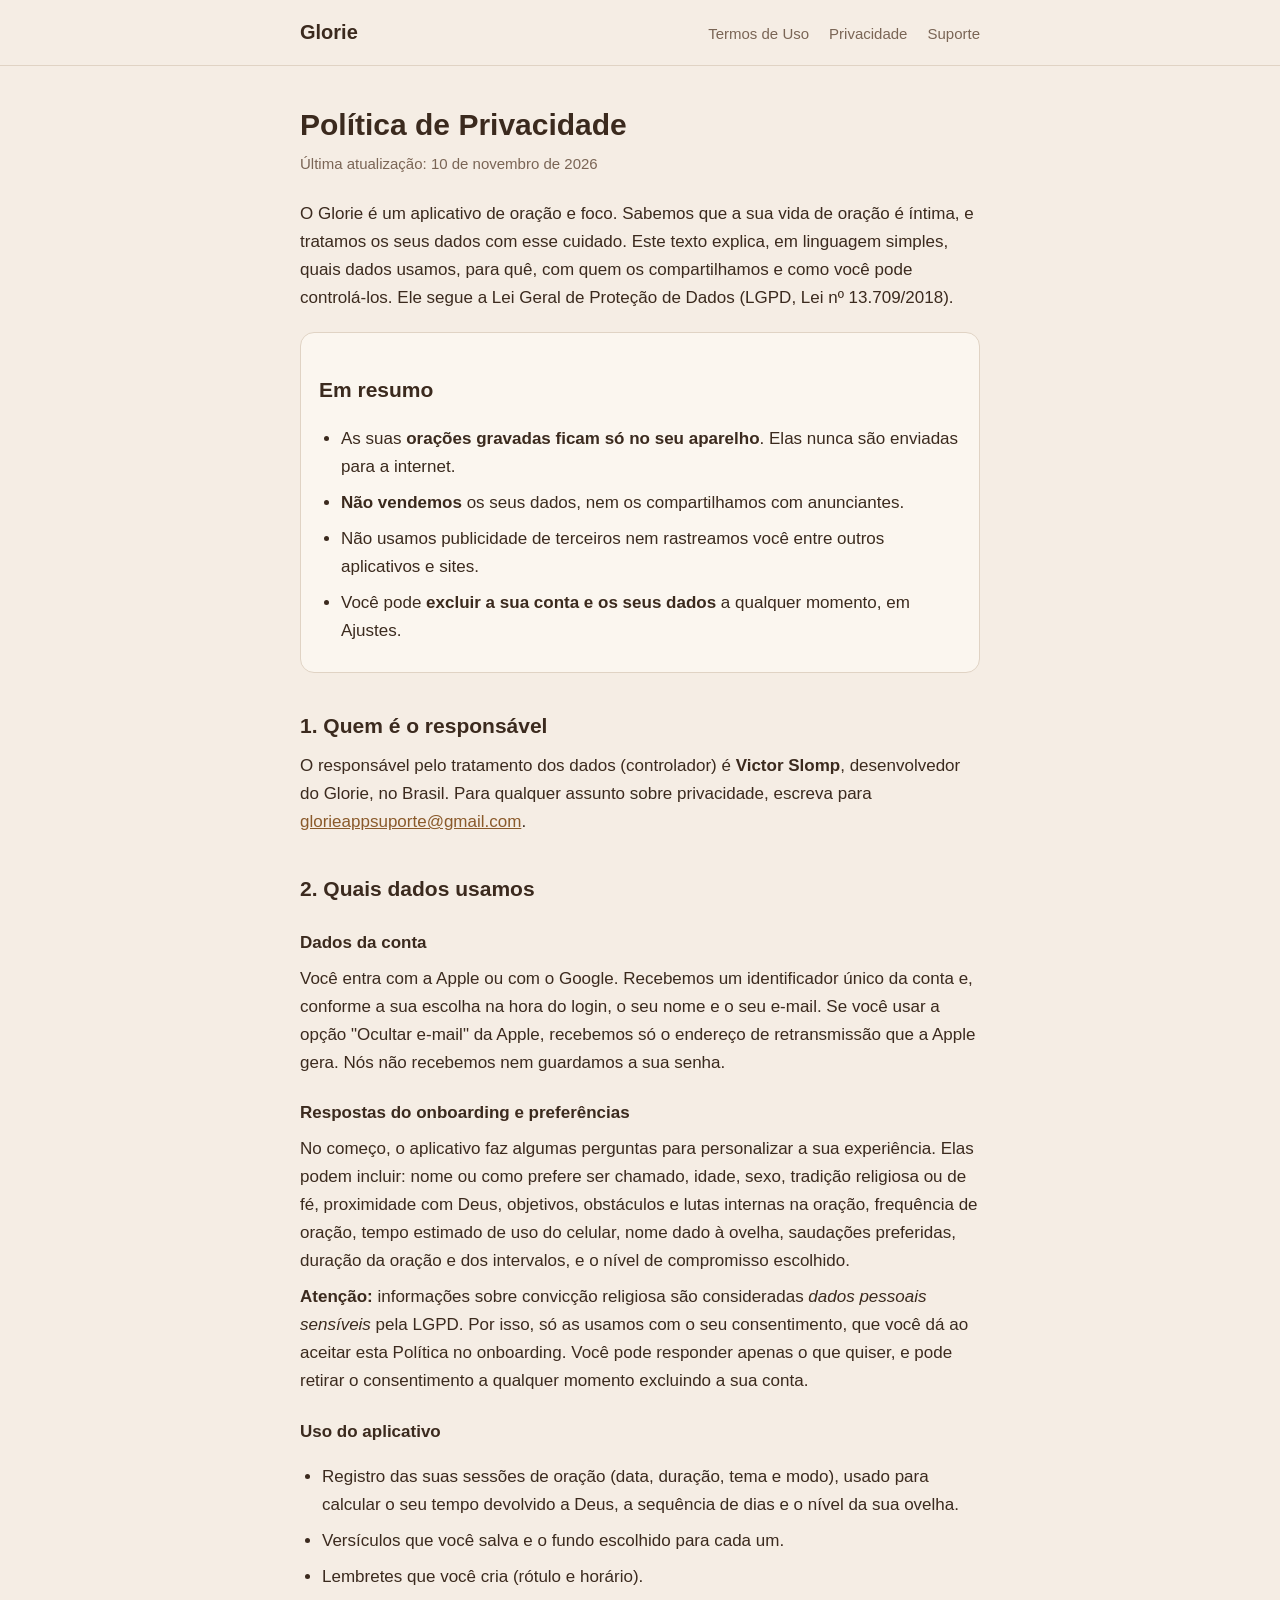
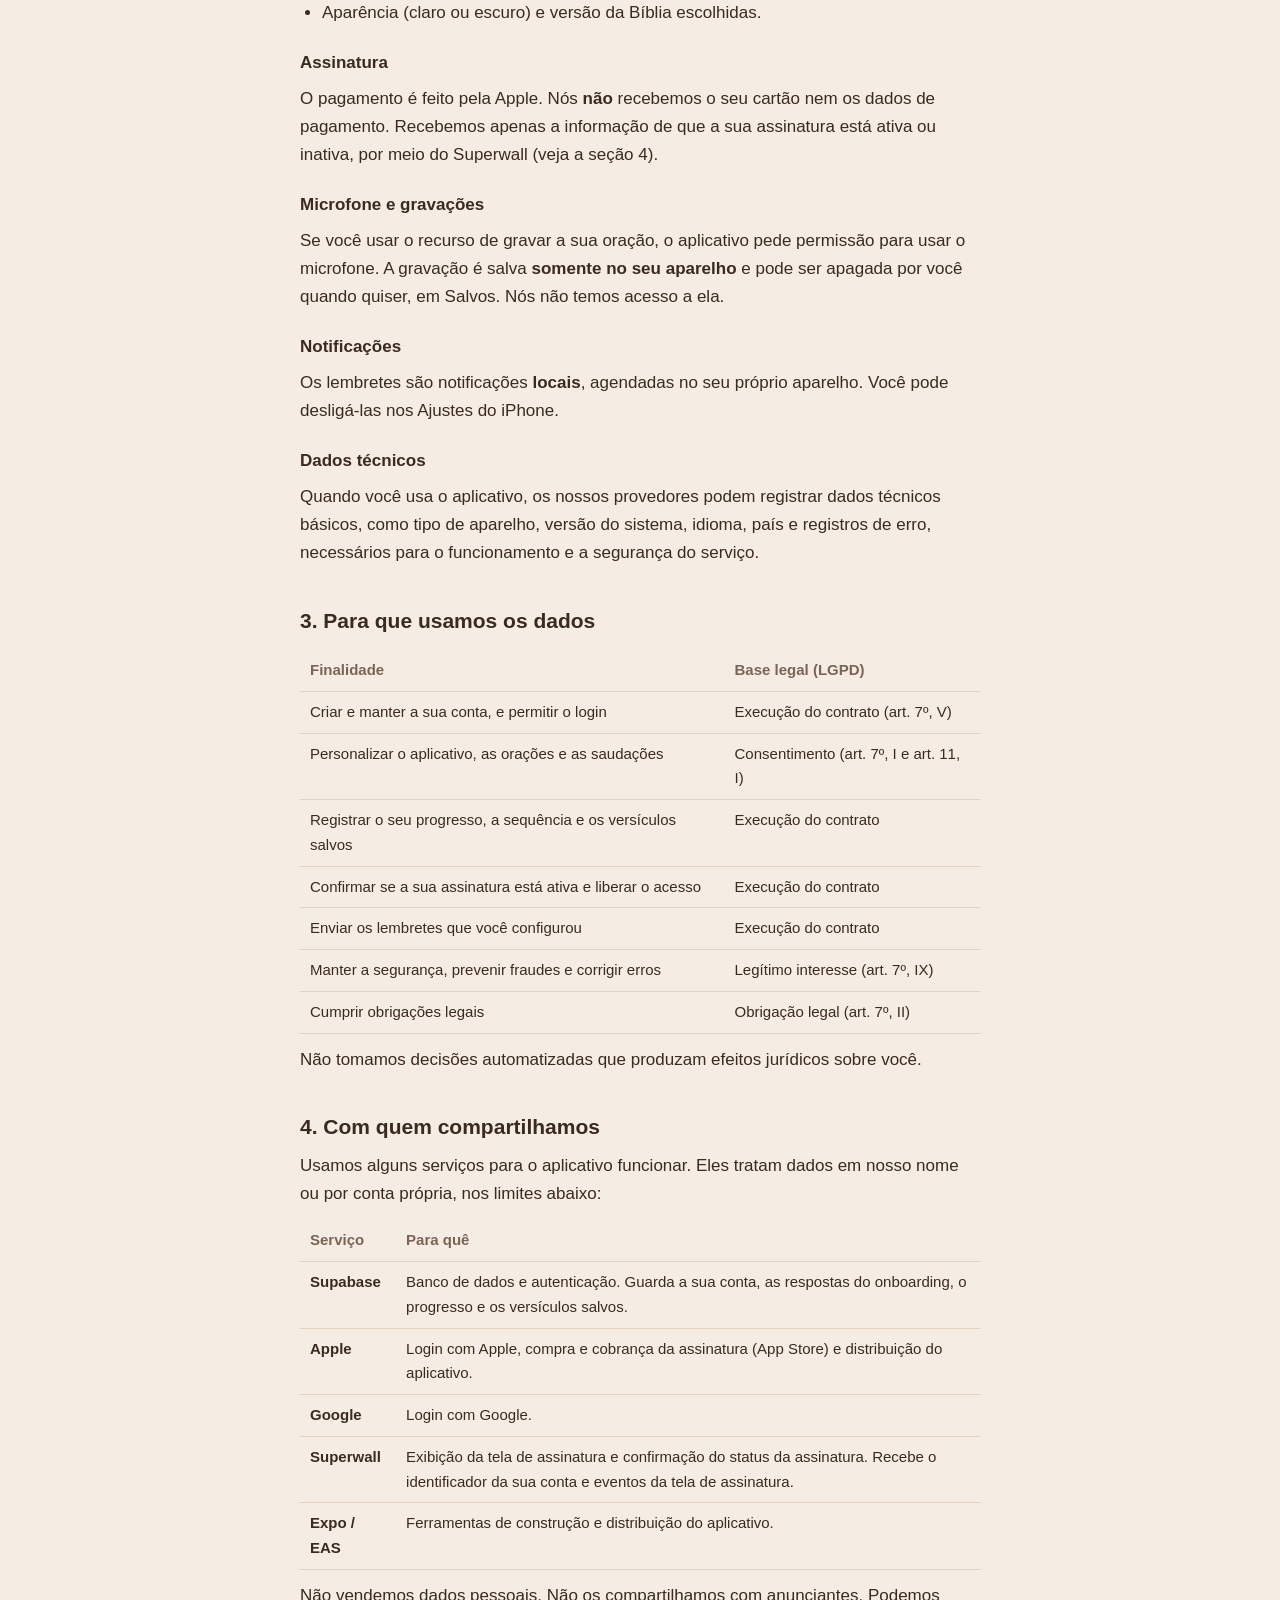
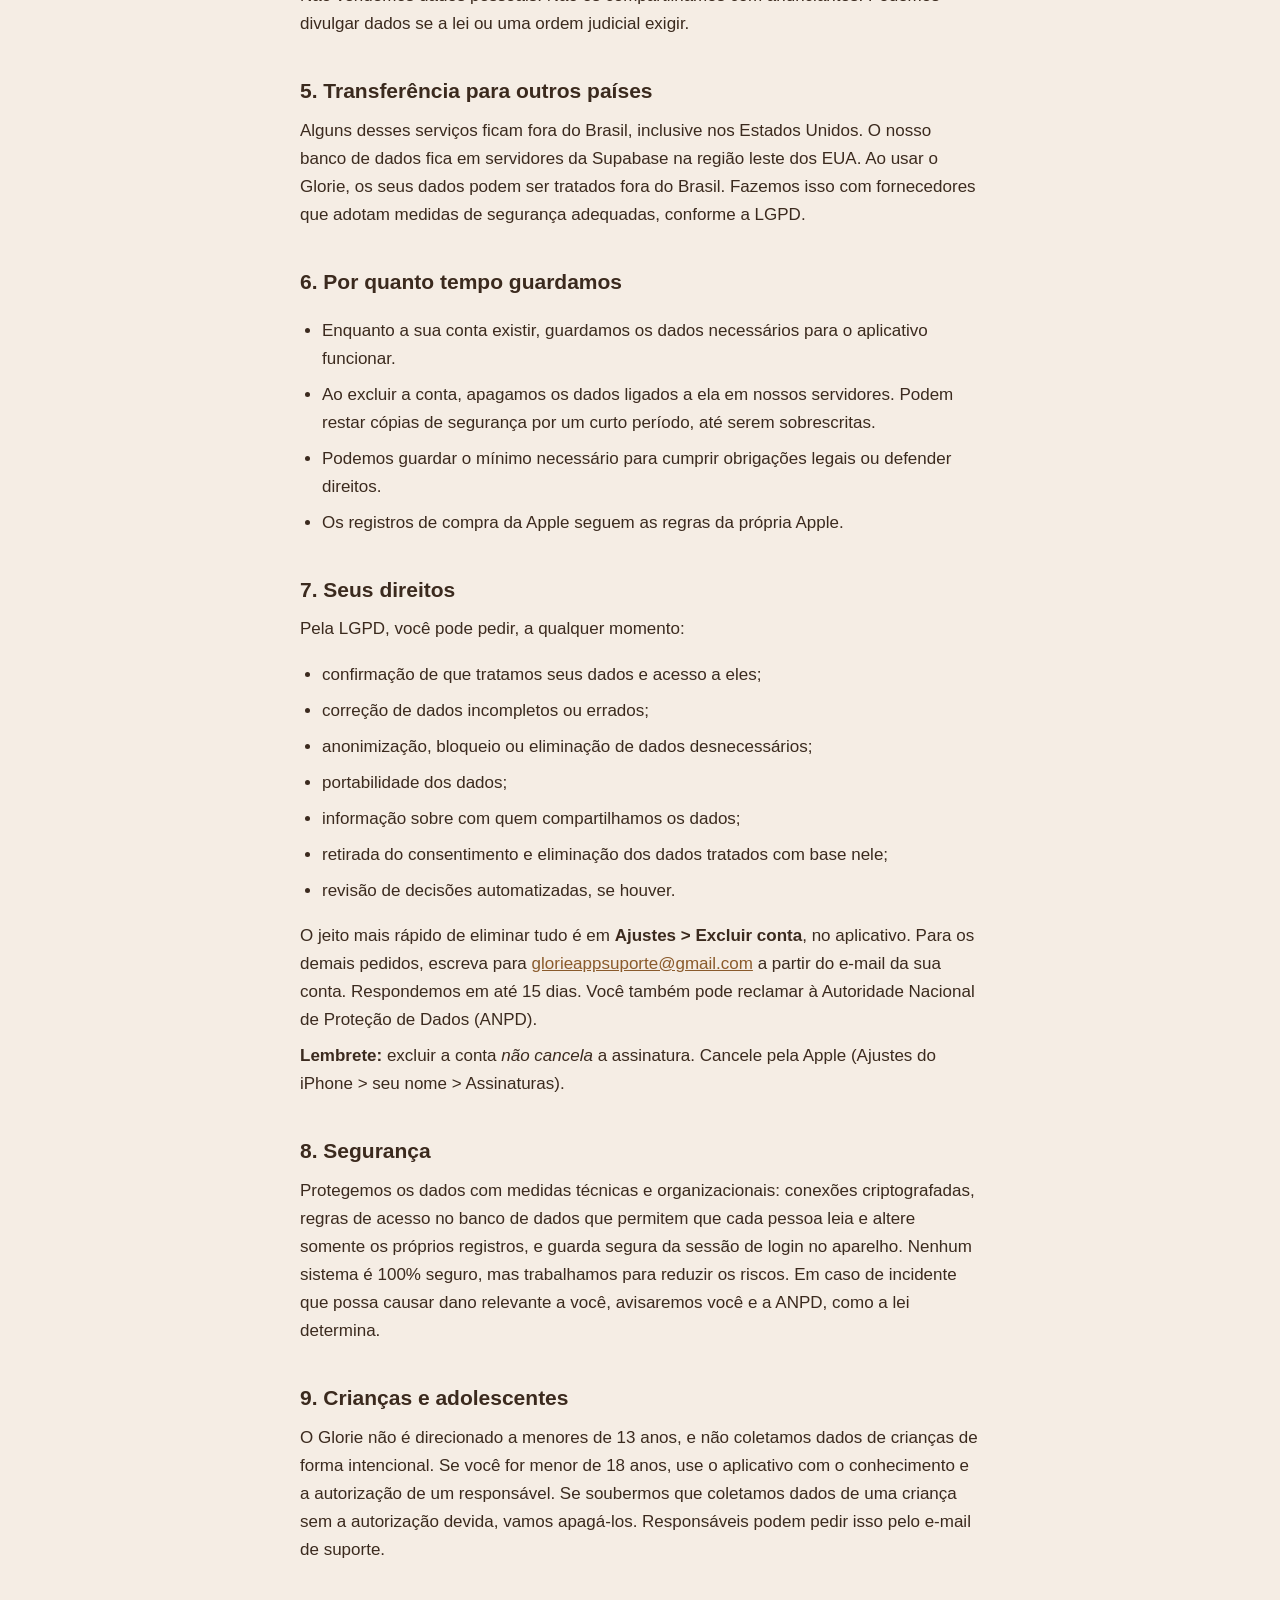
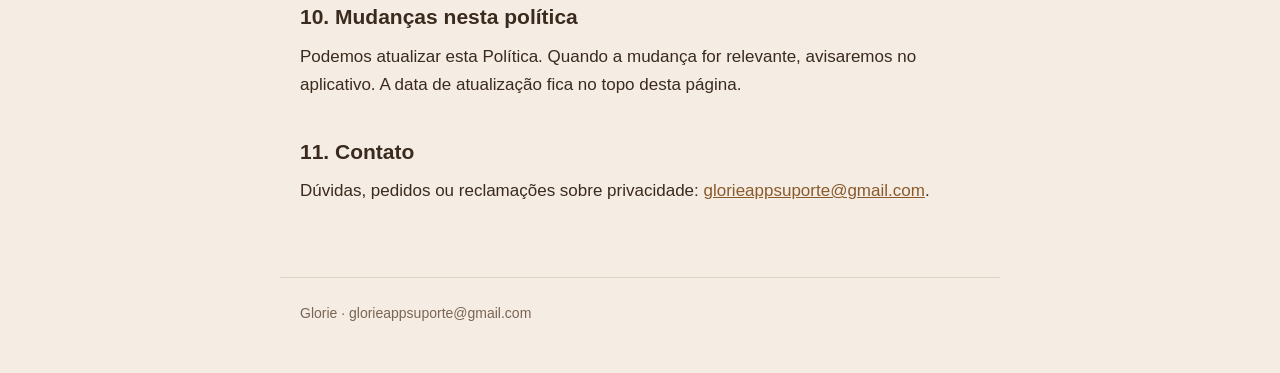
==== privacidade.html @ cbd6a393 "Páginas de Termos, Privacidade e Suporte do Glorie" ====
<!doctype html>
<html lang="pt-BR">
<head>
<meta charset="utf-8">
<meta name="viewport" content="width=device-width, initial-scale=1">
<title>Glorie — Política de Privacidade</title>
<meta name="description" content="Como o Glorie trata os seus dados pessoais.">
<link rel="stylesheet" href="style.css">
</head>
<body>
<header class="topo"><div>
  <a class="marca" href="index.html">Glorie</a>
  <a href="termos.html">Termos de Uso</a>
  <a href="privacidade.html">Privacidade</a>
  <a href="suporte.html">Suporte</a>
</div></header>
<main>
  <h1>Política de Privacidade</h1>
  <p class="data">Última atualização: 10 de novembro de 2026</p>

  <p>O Glorie é um aplicativo de oração e foco. Sabemos que a sua vida de oração é íntima, e tratamos os seus dados com esse cuidado. Este texto explica, em linguagem simples, quais dados usamos, para quê, com quem os compartilhamos e como você pode controlá-los. Ele segue a Lei Geral de Proteção de Dados (LGPD, Lei nº 13.709/2018).</p>

  <div class="resumo">
    <h2>Em resumo</h2>
    <ul>
      <li>As suas <strong>orações gravadas ficam só no seu aparelho</strong>. Elas nunca são enviadas para a internet.</li>
      <li><strong>Não vendemos</strong> os seus dados, nem os compartilhamos com anunciantes.</li>
      <li>Não usamos publicidade de terceiros nem rastreamos você entre outros aplicativos e sites.</li>
      <li>Você pode <strong>excluir a sua conta e os seus dados</strong> a qualquer momento, em Ajustes.</li>
    </ul>
  </div>

  <h2>1. Quem é o responsável</h2>
  <p>O responsável pelo tratamento dos dados (controlador) é <strong>Victor Slomp</strong>, desenvolvedor do Glorie, no Brasil. Para qualquer assunto sobre privacidade, escreva para <a href="mailto:glorieappsuporte@gmail.com">glorieappsuporte@gmail.com</a>.</p>

  <h2>2. Quais dados usamos</h2>

  <h3>Dados da conta</h3>
  <p>Você entra com a Apple ou com o Google. Recebemos um identificador único da conta e, conforme a sua escolha na hora do login, o seu nome e o seu e-mail. Se você usar a opção "Ocultar e-mail" da Apple, recebemos só o endereço de retransmissão que a Apple gera. Nós não recebemos nem guardamos a sua senha.</p>

  <h3>Respostas do onboarding e preferências</h3>
  <p>No começo, o aplicativo faz algumas perguntas para personalizar a sua experiência. Elas podem incluir: nome ou como prefere ser chamado, idade, sexo, tradição religiosa ou de fé, proximidade com Deus, objetivos, obstáculos e lutas internas na oração, frequência de oração, tempo estimado de uso do celular, nome dado à ovelha, saudações preferidas, duração da oração e dos intervalos, e o nível de compromisso escolhido.</p>
  <p><strong>Atenção:</strong> informações sobre convicção religiosa são consideradas <em>dados pessoais sensíveis</em> pela LGPD. Por isso, só as usamos com o seu consentimento, que você dá ao aceitar esta Política no onboarding. Você pode responder apenas o que quiser, e pode retirar o consentimento a qualquer momento excluindo a sua conta.</p>

  <h3>Uso do aplicativo</h3>
  <ul>
    <li>Registro das suas sessões de oração (data, duração, tema e modo), usado para calcular o seu tempo devolvido a Deus, a sequência de dias e o nível da sua ovelha.</li>
    <li>Versículos que você salva e o fundo escolhido para cada um.</li>
    <li>Lembretes que você cria (rótulo e horário).</li>
    <li>Aparência (claro ou escuro) e versão da Bíblia escolhidas.</li>
  </ul>

  <h3>Assinatura</h3>
  <p>O pagamento é feito pela Apple. Nós <strong>não</strong> recebemos o seu cartão nem os dados de pagamento. Recebemos apenas a informação de que a sua assinatura está ativa ou inativa, por meio do Superwall (veja a seção 4).</p>

  <h3>Microfone e gravações</h3>
  <p>Se você usar o recurso de gravar a sua oração, o aplicativo pede permissão para usar o microfone. A gravação é salva <strong>somente no seu aparelho</strong> e pode ser apagada por você quando quiser, em Salvos. Nós não temos acesso a ela.</p>

  <h3>Notificações</h3>
  <p>Os lembretes são notificações <strong>locais</strong>, agendadas no seu próprio aparelho. Você pode desligá-las nos Ajustes do iPhone.</p>

  <h3>Dados técnicos</h3>
  <p>Quando você usa o aplicativo, os nossos provedores podem registrar dados técnicos básicos, como tipo de aparelho, versão do sistema, idioma, país e registros de erro, necessários para o funcionamento e a segurança do serviço.</p>

  <h2>3. Para que usamos os dados</h2>
  <table>
    <tr><th>Finalidade</th><th>Base legal (LGPD)</th></tr>
    <tr><td>Criar e manter a sua conta, e permitir o login</td><td>Execução do contrato (art. 7º, V)</td></tr>
    <tr><td>Personalizar o aplicativo, as orações e as saudações</td><td>Consentimento (art. 7º, I e art. 11, I)</td></tr>
    <tr><td>Registrar o seu progresso, a sequência e os versículos salvos</td><td>Execução do contrato</td></tr>
    <tr><td>Confirmar se a sua assinatura está ativa e liberar o acesso</td><td>Execução do contrato</td></tr>
    <tr><td>Enviar os lembretes que você configurou</td><td>Execução do contrato</td></tr>
    <tr><td>Manter a segurança, prevenir fraudes e corrigir erros</td><td>Legítimo interesse (art. 7º, IX)</td></tr>
    <tr><td>Cumprir obrigações legais</td><td>Obrigação legal (art. 7º, II)</td></tr>
  </table>
  <p>Não tomamos decisões automatizadas que produzam efeitos jurídicos sobre você.</p>

  <h2>4. Com quem compartilhamos</h2>
  <p>Usamos alguns serviços para o aplicativo funcionar. Eles tratam dados em nosso nome ou por conta própria, nos limites abaixo:</p>
  <table>
    <tr><th>Serviço</th><th>Para quê</th></tr>
    <tr><td><strong>Supabase</strong></td><td>Banco de dados e autenticação. Guarda a sua conta, as respostas do onboarding, o progresso e os versículos salvos.</td></tr>
    <tr><td><strong>Apple</strong></td><td>Login com Apple, compra e cobrança da assinatura (App Store) e distribuição do aplicativo.</td></tr>
    <tr><td><strong>Google</strong></td><td>Login com Google.</td></tr>
    <tr><td><strong>Superwall</strong></td><td>Exibição da tela de assinatura e confirmação do status da assinatura. Recebe o identificador da sua conta e eventos da tela de assinatura.</td></tr>
    <tr><td><strong>Expo / EAS</strong></td><td>Ferramentas de construção e distribuição do aplicativo.</td></tr>
  </table>
  <p>Não vendemos dados pessoais. Não os compartilhamos com anunciantes. Podemos divulgar dados se a lei ou uma ordem judicial exigir.</p>

  <h2>5. Transferência para outros países</h2>
  <p>Alguns desses serviços ficam fora do Brasil, inclusive nos Estados Unidos. O nosso banco de dados fica em servidores da Supabase na região leste dos EUA. Ao usar o Glorie, os seus dados podem ser tratados fora do Brasil. Fazemos isso com fornecedores que adotam medidas de segurança adequadas, conforme a LGPD.</p>

  <h2>6. Por quanto tempo guardamos</h2>
  <ul>
    <li>Enquanto a sua conta existir, guardamos os dados necessários para o aplicativo funcionar.</li>
    <li>Ao excluir a conta, apagamos os dados ligados a ela em nossos servidores. Podem restar cópias de segurança por um curto período, até serem sobrescritas.</li>
    <li>Podemos guardar o mínimo necessário para cumprir obrigações legais ou defender direitos.</li>
    <li>Os registros de compra da Apple seguem as regras da própria Apple.</li>
  </ul>

  <h2>7. Seus direitos</h2>
  <p>Pela LGPD, você pode pedir, a qualquer momento:</p>
  <ul>
    <li>confirmação de que tratamos seus dados e acesso a eles;</li>
    <li>correção de dados incompletos ou errados;</li>
    <li>anonimização, bloqueio ou eliminação de dados desnecessários;</li>
    <li>portabilidade dos dados;</li>
    <li>informação sobre com quem compartilhamos os dados;</li>
    <li>retirada do consentimento e eliminação dos dados tratados com base nele;</li>
    <li>revisão de decisões automatizadas, se houver.</li>
  </ul>
  <p>O jeito mais rápido de eliminar tudo é em <strong>Ajustes &gt; Excluir conta</strong>, no aplicativo. Para os demais pedidos, escreva para <a href="mailto:glorieappsuporte@gmail.com">glorieappsuporte@gmail.com</a> a partir do e-mail da sua conta. Respondemos em até 15 dias. Você também pode reclamar à Autoridade Nacional de Proteção de Dados (ANPD).</p>
  <p><strong>Lembrete:</strong> excluir a conta <em>não cancela</em> a assinatura. Cancele pela Apple (Ajustes do iPhone &gt; seu nome &gt; Assinaturas).</p>

  <h2>8. Segurança</h2>
  <p>Protegemos os dados com medidas técnicas e organizacionais: conexões criptografadas, regras de acesso no banco de dados que permitem que cada pessoa leia e altere somente os próprios registros, e guarda segura da sessão de login no aparelho. Nenhum sistema é 100% seguro, mas trabalhamos para reduzir os riscos. Em caso de incidente que possa causar dano relevante a você, avisaremos você e a ANPD, como a lei determina.</p>

  <h2>9. Crianças e adolescentes</h2>
  <p>O Glorie não é direcionado a menores de 13 anos, e não coletamos dados de crianças de forma intencional. Se você for menor de 18 anos, use o aplicativo com o conhecimento e a autorização de um responsável. Se soubermos que coletamos dados de uma criança sem a autorização devida, vamos apagá-los. Responsáveis podem pedir isso pelo e-mail de suporte.</p>

  <h2>10. Mudanças nesta política</h2>
  <p>Podemos atualizar esta Política. Quando a mudança for relevante, avisaremos no aplicativo. A data de atualização fica no topo desta página.</p>

  <h2>11. Contato</h2>
  <p>Dúvidas, pedidos ou reclamações sobre privacidade: <a href="mailto:glorieappsuporte@gmail.com">glorieappsuporte@gmail.com</a>.</p>
</main>
<footer>Glorie · glorieappsuporte@gmail.com</footer>
</body>
</html>
---- style.css ----
:root {
  --fundo: #f5ede4;
  --texto: #3b2a1e;
  --suave: #7a6555;
  --linha: #e0d3c4;
  --destaque: #8a5a2b;
  --cartao: #fbf6ef;
}
@media (prefers-color-scheme: dark) {
  :root {
    --fundo: #1d1612;
    --texto: #f1e7db;
    --suave: #b9a897;
    --linha: #3a2e26;
    --destaque: #d9a566;
    --cartao: #261d17;
  }
}
* { box-sizing: border-box; }
body {
  margin: 0;
  background: var(--fundo);
  color: var(--texto);
  font-family: -apple-system, BlinkMacSystemFont, "Segoe UI", Roboto, "Helvetica Neue", Arial, sans-serif;
  line-height: 1.65;
  font-size: 17px;
}
main { max-width: 720px; margin: 0 auto; padding: 32px 20px 64px; }
header.topo { border-bottom: 1px solid var(--linha); }
header.topo div { max-width: 720px; margin: 0 auto; padding: 16px 20px; display: flex; flex-wrap: wrap; gap: 8px 20px; align-items: baseline; }
header.topo .marca { font-weight: 700; font-size: 20px; color: var(--texto); text-decoration: none; margin-right: auto; }
header.topo a { color: var(--suave); text-decoration: none; font-size: 15px; }
header.topo a:hover { color: var(--destaque); }
h1 { font-size: 30px; line-height: 1.25; margin: 8px 0 4px; }
h2 { font-size: 21px; margin: 36px 0 8px; }
h3 { font-size: 17px; margin: 22px 0 4px; }
p, li { margin: 8px 0; }
ul { padding-left: 22px; }
a { color: var(--destaque); }
.data { color: var(--suave); font-size: 15px; margin-bottom: 24px; }
.resumo { background: var(--cartao); border: 1px solid var(--linha); border-radius: 14px; padding: 4px 18px 10px; margin: 20px 0; }
table { width: 100%; border-collapse: collapse; margin: 12px 0; font-size: 15px; }
th, td { text-align: left; vertical-align: top; padding: 8px 10px; border-bottom: 1px solid var(--linha); }
th { color: var(--suave); font-weight: 600; }
footer { max-width: 720px; margin: 0 auto; padding: 24px 20px 48px; color: var(--suave); font-size: 14px; border-top: 1px solid var(--linha); }
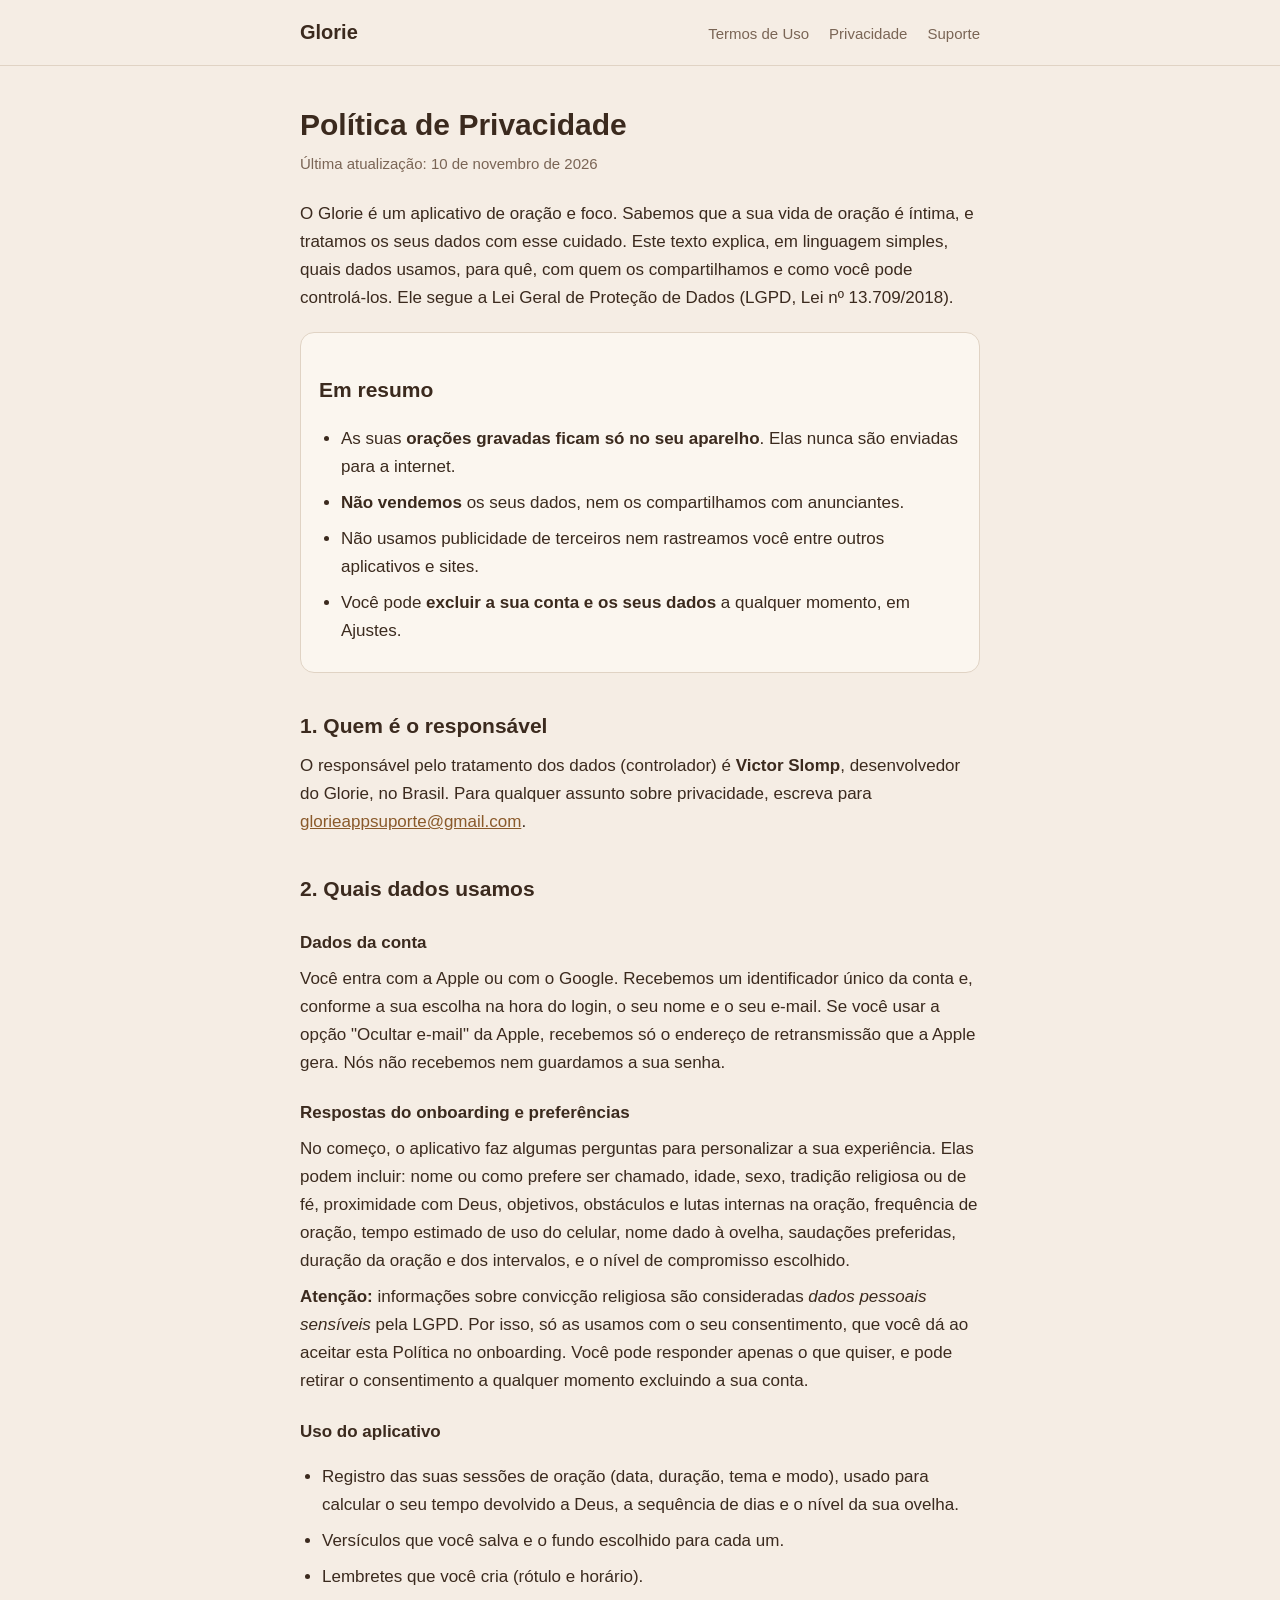
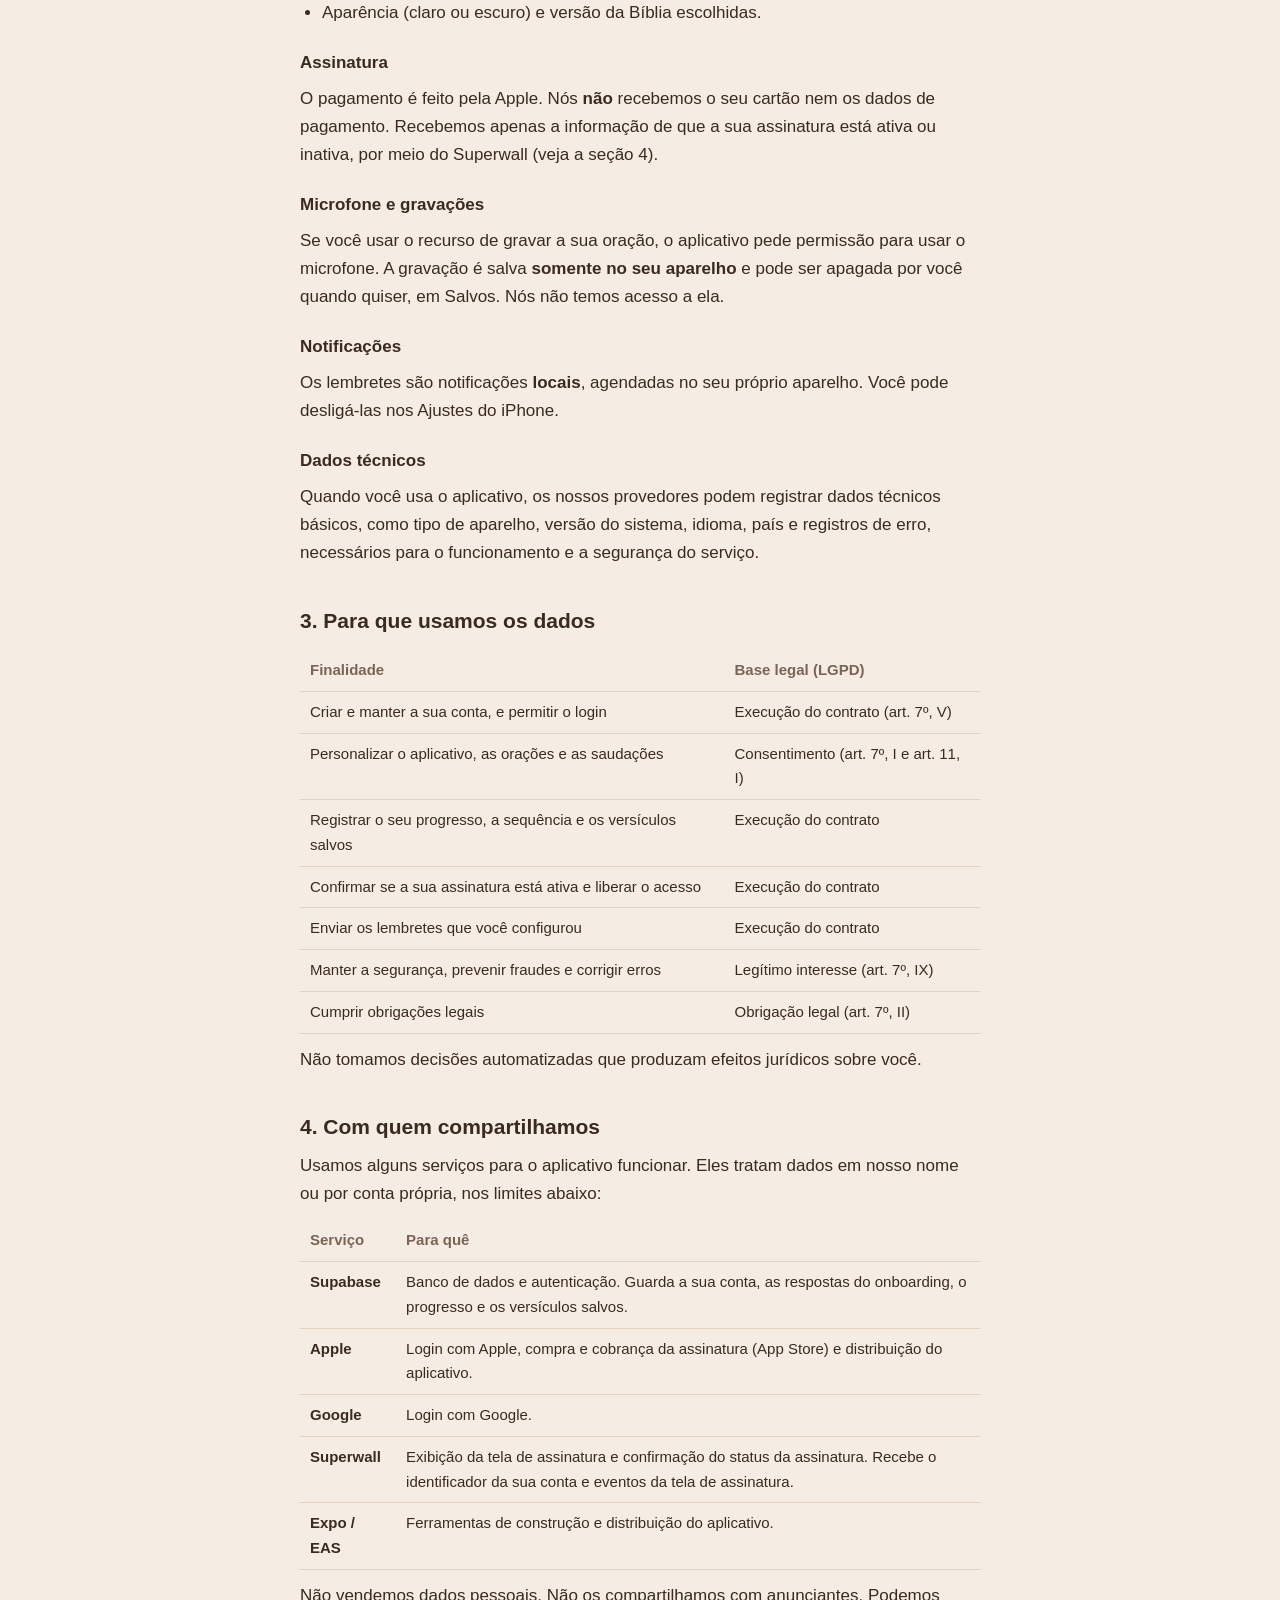
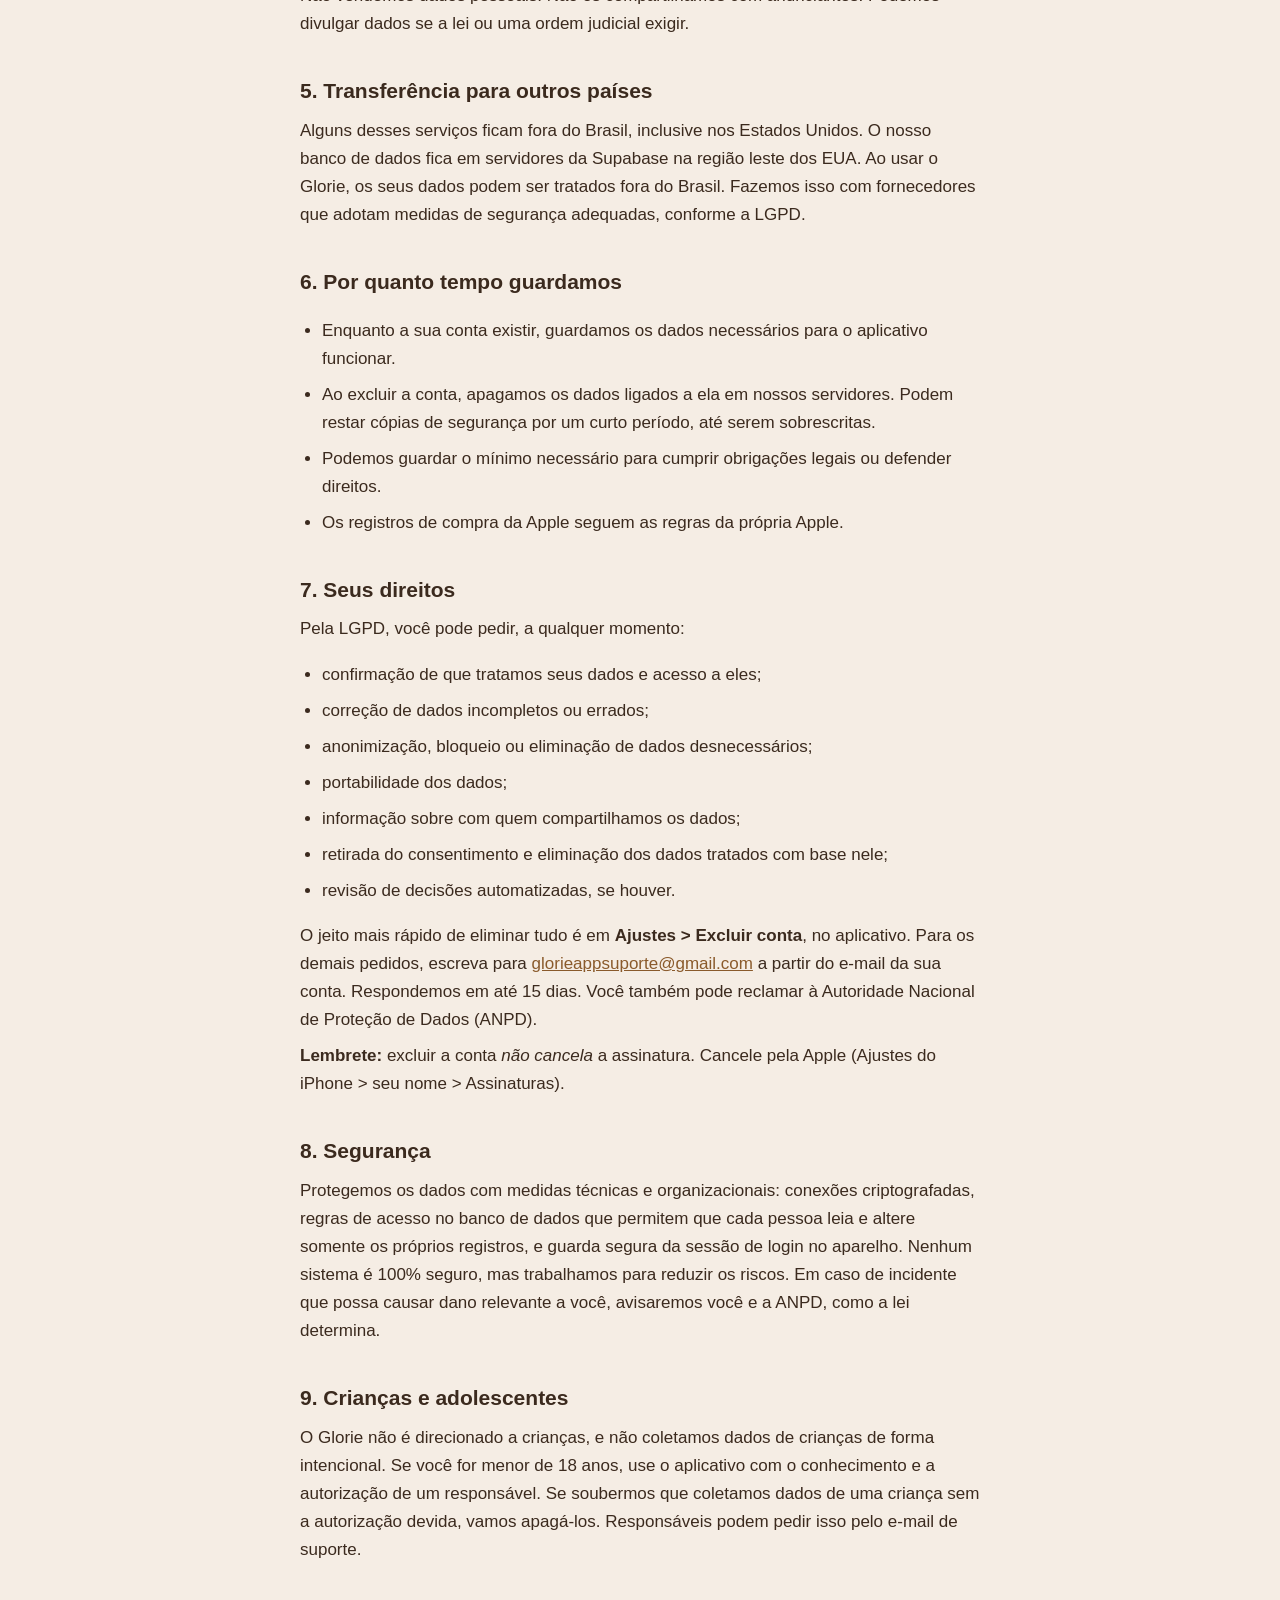
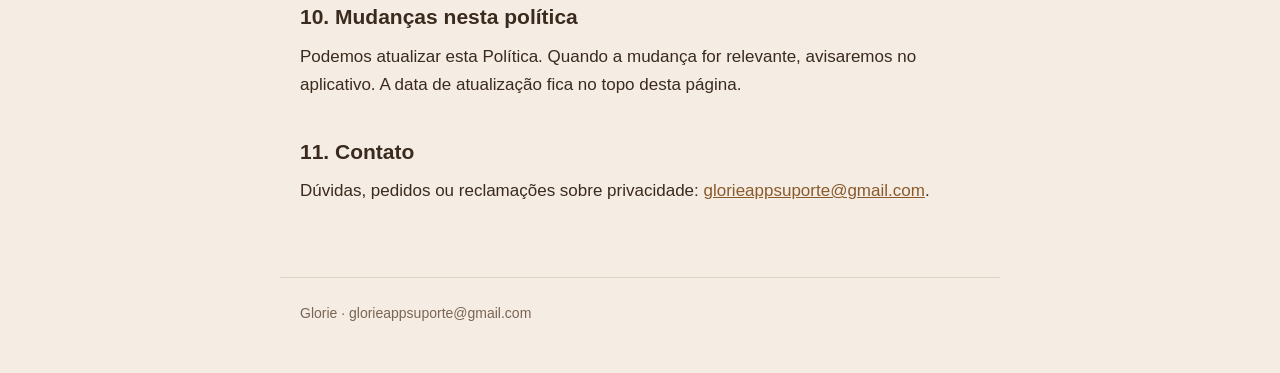
==== commit 93a9915d: "Tira a idade minima de 13 anos dos Termos e da Politica" ====
--- a/privacidade.html
+++ b/privacidade.html
@@ -116,7 +116,7 @@
   <p>Protegemos os dados com medidas técnicas e organizacionais: conexões criptografadas, regras de acesso no banco de dados que permitem que cada pessoa leia e altere somente os próprios registros, e guarda segura da sessão de login no aparelho. Nenhum sistema é 100% seguro, mas trabalhamos para reduzir os riscos. Em caso de incidente que possa causar dano relevante a você, avisaremos você e a ANPD, como a lei determina.</p>
 
   <h2>9. Crianças e adolescentes</h2>
-  <p>O Glorie não é direcionado a menores de 13 anos, e não coletamos dados de crianças de forma intencional. Se você for menor de 18 anos, use o aplicativo com o conhecimento e a autorização de um responsável. Se soubermos que coletamos dados de uma criança sem a autorização devida, vamos apagá-los. Responsáveis podem pedir isso pelo e-mail de suporte.</p>
+  <p>O Glorie não é direcionado a crianças, e não coletamos dados de crianças de forma intencional. Se você for menor de 18 anos, use o aplicativo com o conhecimento e a autorização de um responsável. Se soubermos que coletamos dados de uma criança sem a autorização devida, vamos apagá-los. Responsáveis podem pedir isso pelo e-mail de suporte.</p>
 
   <h2>10. Mudanças nesta política</h2>
   <p>Podemos atualizar esta Política. Quando a mudança for relevante, avisaremos no aplicativo. A data de atualização fica no topo desta página.</p>
